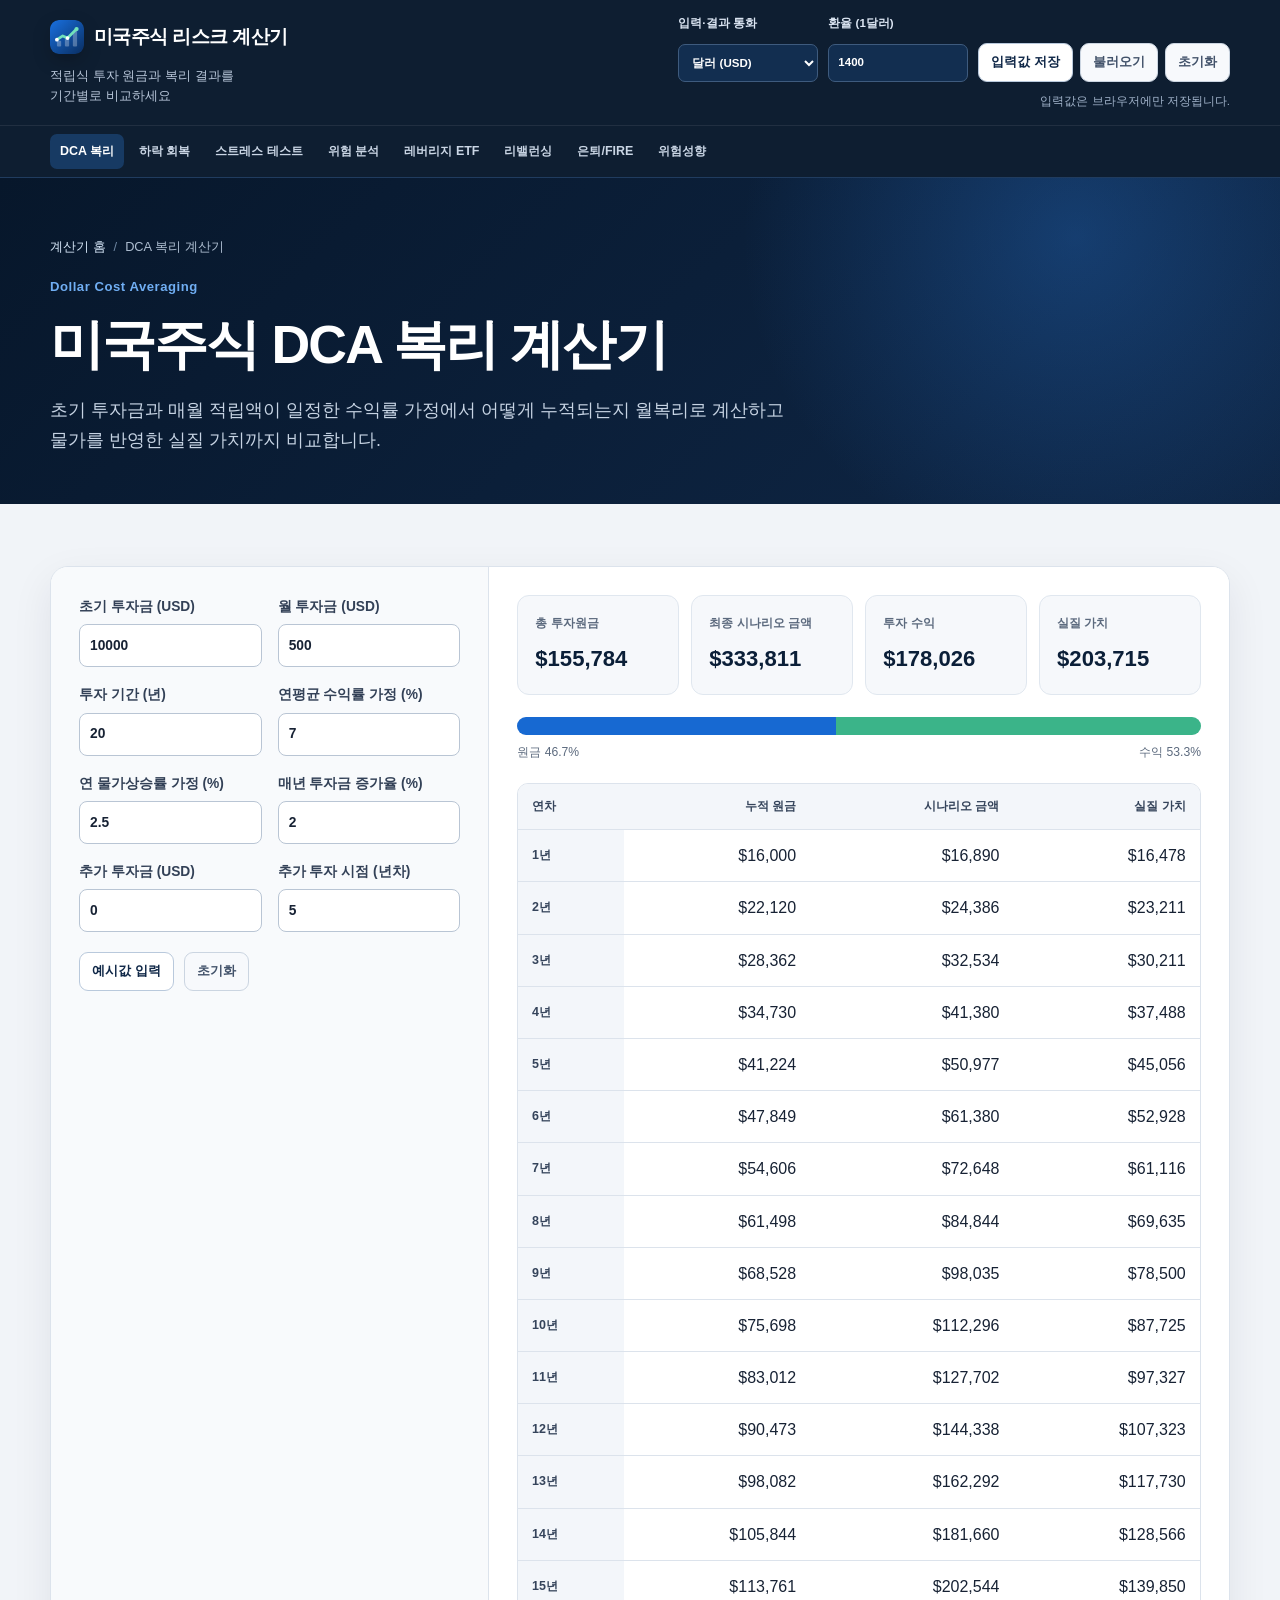
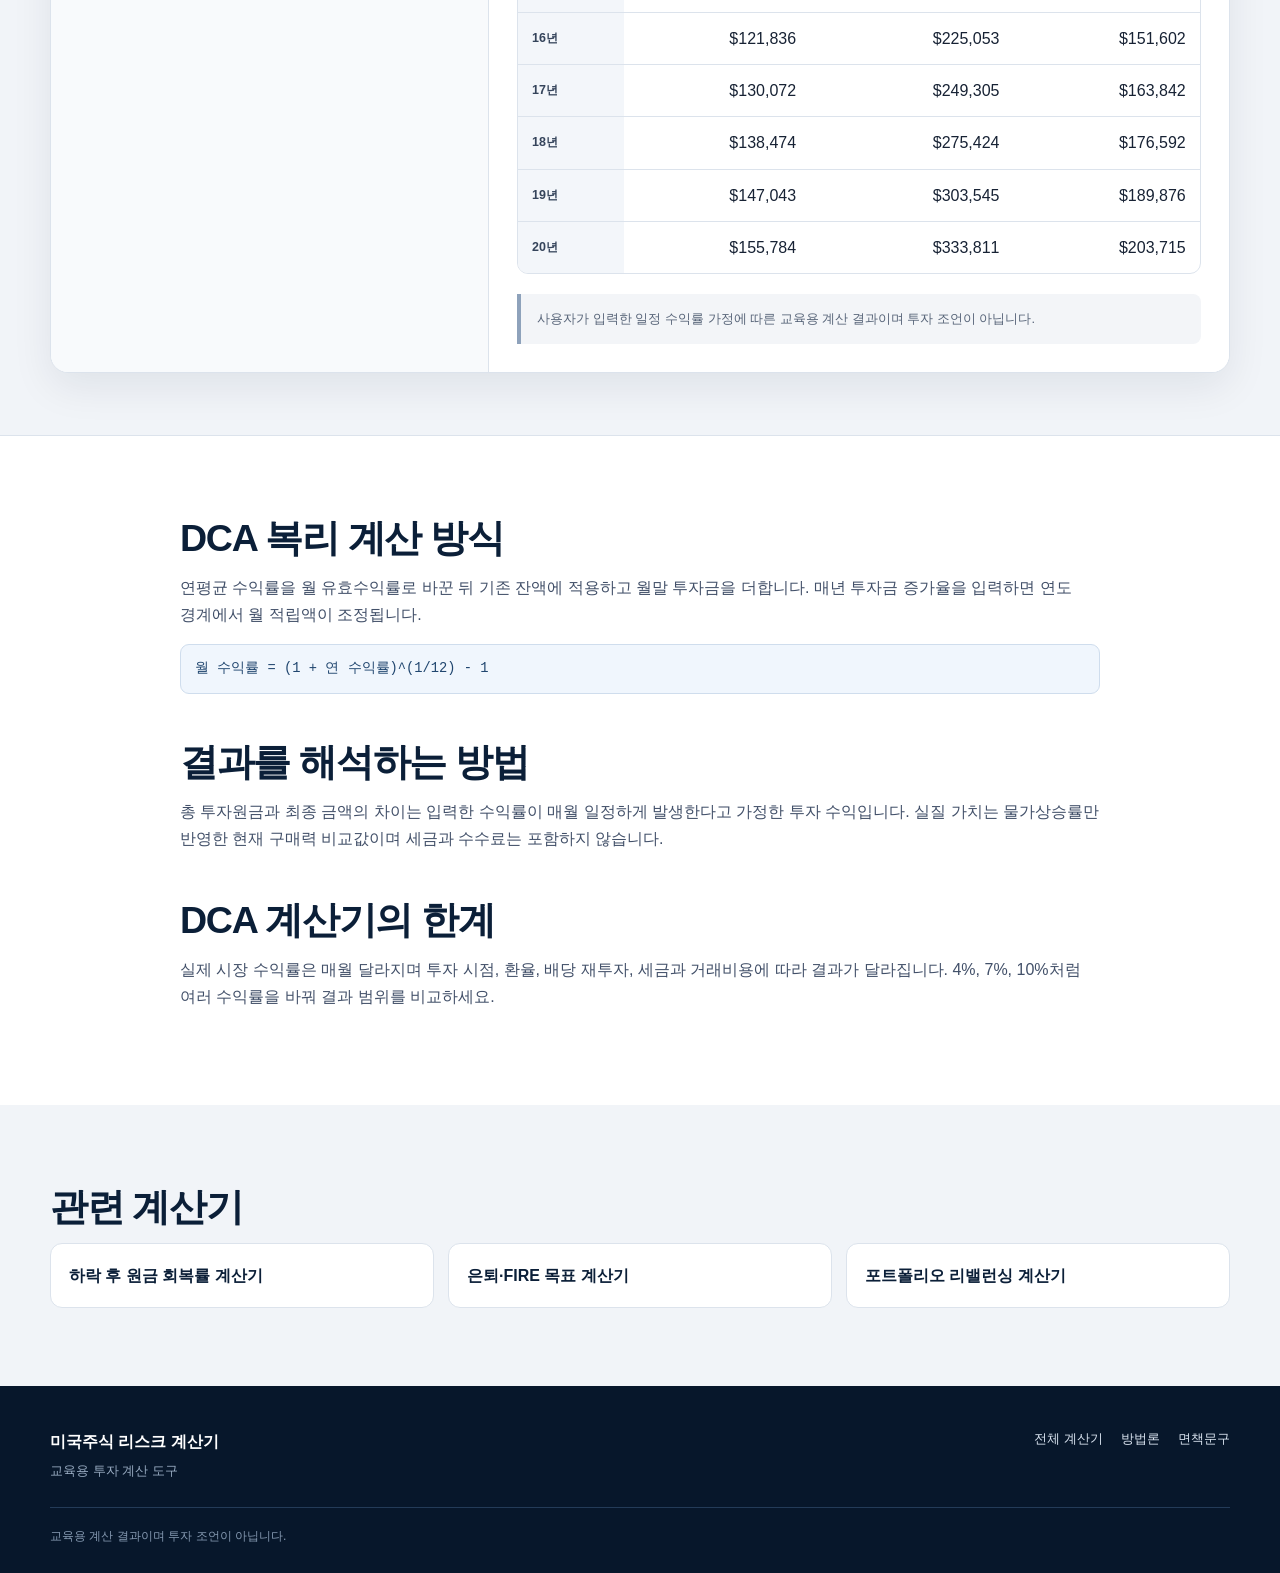
==== dca/index.html @ 2d212f6c "Add files via upload" ====
<!doctype html>
<html lang="ko">
<head>
  <meta charset="utf-8"><meta name="viewport" content="width=device-width, initial-scale=1">
  <meta name="google-site-verification" content="fgHVkXwGkWW0JmH_CeB3Q3SwngTqXPi7EyaSabvl7jA">
  <script async src="https://pagead2.googlesyndication.com/pagead/js/adsbygoogle.js?client=ca-pub-5077881306850046" crossorigin="anonymous"></script>
  <title>DCA 복리 계산기 | 미국주식 적립식 투자 수익 계산</title>
  <meta name="description" content="미국주식 DCA 복리 계산기입니다. 초기 투자금, 월 투자금, 투자 기간, 수익률과 물가상승률을 입력해 누적 원금, 최종 금액과 실질 가치를 계산하세요.">
  <meta name="robots" content="index, follow, max-image-preview:large, max-snippet:-1"><meta name="theme-color" content="#0f2747">
  <link rel="icon" href="/favicon.svg" type="image/svg+xml"><link rel="canonical" href="https://us-stock-risk-calculator.pages.dev/dca/">
  <meta property="og:type" content="website"><meta property="og:locale" content="ko_KR"><meta property="og:site_name" content="미국주식 리스크 계산기"><meta property="og:title" content="DCA 복리 계산기"><meta property="og:description" content="월 적립식 미국주식 투자의 원금, 복리 결과와 실질 가치를 계산합니다."><meta property="og:url" content="https://us-stock-risk-calculator.pages.dev/dca/"><meta name="twitter:card" content="summary">
  <script type="application/ld+json">{"@context":"https://schema.org","@graph":[{"@type":"WebApplication","name":"DCA 복리 계산기","url":"https://us-stock-risk-calculator.pages.dev/dca/","applicationCategory":"EducationalApplication","operatingSystem":"모든 운영체제","isAccessibleForFree":true,"inLanguage":"ko-KR","description":"미국주식 월 적립식 투자와 복리 결과를 계산하는 교육용 도구"},{"@type":"BreadcrumbList","itemListElement":[{"@type":"ListItem","position":1,"name":"홈","item":"https://us-stock-risk-calculator.pages.dev/"},{"@type":"ListItem","position":2,"name":"DCA 복리 계산기","item":"https://us-stock-risk-calculator.pages.dev/dca/"}]}]}</script>
  <link rel="stylesheet" href="/styles.css"><script src="/app.js" defer></script>
</head>
<body>
  <a class="skip-link" href="#main-content">본문으로 건너뛰기</a>
  <header class="site-header"><div class="container header-main"><div><a class="brand" href="/"><img class="brand-mark" src="/favicon.svg" alt="" width="34" height="34"><span>미국주식 리스크 계산기</span></a><p class="brand-subtitle"><span>적립식 투자 원금과 복리 결과를</span><span>기간별로 비교하세요</span></p></div><div class="global-controls" aria-label="공통 표시 및 저장 설정"><label>입력·결과 통화<select id="display-currency" data-save><option value="USD">달러 (USD)</option><option value="KRW">원화 (KRW)</option></select></label><label>환율 (1달러)<input id="exchange-rate" type="number" min="1" value="1400" data-save></label><div class="storage-actions"><button class="button button-small" id="save-all" type="button">입력값 저장</button><button class="button button-small button-ghost" id="load-all" type="button">불러오기</button><button class="button button-small button-ghost" id="reset-all" type="button">초기화</button></div><p id="storage-status" class="storage-status" aria-live="polite">입력값은 브라우저에만 저장됩니다.</p></div></div><nav class="tool-nav" aria-label="주요 계산기 메뉴"><div class="container tool-nav-scroll"><a href="/dca/" aria-current="page">DCA 복리</a><a href="/drawdown/">하락 회복</a><a href="/stress-test/">스트레스 테스트</a><a href="/risk-analyzer/">위험 분석</a><a href="/leverage-etf/">레버리지 ETF</a><a href="/rebalancing/">리밸런싱</a><a href="/fire/">은퇴/FIRE</a><a href="/risk-profile/">위험성향</a></div></nav></header>
  <main id="main-content">
    <section class="page-hero"><div class="container"><nav class="breadcrumbs" aria-label="현재 위치"><a href="/">계산기 홈</a><span aria-hidden="true">/</span><span>DCA 복리 계산기</span></nav><p class="kicker">Dollar Cost Averaging</p><h1>미국주식 DCA 복리 계산기</h1><p class="hero-lead">초기 투자금과 매월 적립액이 일정한 수익률 가정에서 어떻게 누적되는지 월복리로 계산하고 물가를 반영한 실질 가치까지 비교합니다.</p></div></section>
    <section class="page-tool-area"><div class="container"><div class="calculator-card"><form class="input-panel" id="dca-form"><div class="form-grid"><label>초기 투자금 (<span class="currency-code">USD</span>)<input id="dca-initial" type="number" min="0" value="10000" data-money-input data-save></label><label>월 투자금 (<span class="currency-code">USD</span>)<input id="dca-monthly" type="number" min="0" value="500" data-money-input data-save></label><label>투자 기간 (년)<input id="dca-years" type="number" min="1" max="60" value="20" data-save></label><label>연평균 수익률 가정 (%)<input id="dca-return" type="number" min="-99" max="100" step="0.1" value="7" data-save></label><label>연 물가상승률 가정 (%)<input id="dca-inflation" type="number" min="0" max="30" step="0.1" value="2.5" data-save></label><label>매년 투자금 증가율 (%)<input id="dca-increase" type="number" min="0" max="100" step="0.1" value="2" data-save></label><label>추가 투자금 (<span class="currency-code">USD</span>)<input id="dca-extra" type="number" min="0" value="0" data-money-input data-save></label><label>추가 투자 시점 (년차)<input id="dca-extra-year" type="number" min="1" max="60" value="5" data-save></label></div><div class="form-actions"><button class="button button-small" type="button" data-example="dca">예시값 입력</button><button class="button button-small button-ghost" type="reset">초기화</button></div></form><div class="result-panel" aria-live="polite"><div class="metric-grid four"><div class="metric"><span>총 투자원금</span><strong id="dca-principal">-</strong></div><div class="metric"><span>최종 시나리오 금액</span><strong id="dca-final">-</strong></div><div class="metric"><span>투자 수익</span><strong id="dca-profit">-</strong></div><div class="metric"><span>실질 가치</span><strong id="dca-real">-</strong></div></div><div id="dca-bars" class="ratio-bars"></div><div class="table-wrap"><table><thead><tr><th>연차</th><th>누적 원금</th><th>시나리오 금액</th><th>실질 가치</th></tr></thead><tbody id="dca-table"></tbody></table></div><p class="result-note">사용자가 입력한 일정 수익률 가정에 따른 교육용 계산 결과이며 투자 조언이 아닙니다.</p></div></div></div></section>
    <section class="content-section alt"><div class="container article-content"><h2>DCA 복리 계산 방식</h2><p>연평균 수익률을 월 유효수익률로 바꾼 뒤 기존 잔액에 적용하고 월말 투자금을 더합니다. 매년 투자금 증가율을 입력하면 연도 경계에서 월 적립액이 조정됩니다.</p><code>월 수익률 = (1 + 연 수익률)^(1/12) - 1</code><h2>결과를 해석하는 방법</h2><p>총 투자원금과 최종 금액의 차이는 입력한 수익률이 매월 일정하게 발생한다고 가정한 투자 수익입니다. 실질 가치는 물가상승률만 반영한 현재 구매력 비교값이며 세금과 수수료는 포함하지 않습니다.</p><h2>DCA 계산기의 한계</h2><p>실제 시장 수익률은 매월 달라지며 투자 시점, 환율, 배당 재투자, 세금과 거래비용에 따라 결과가 달라집니다. 4%, 7%, 10%처럼 여러 수익률을 바꿔 결과 범위를 비교하세요.</p></div></section>
    <section class="content-section"><div class="container"><h2>관련 계산기</h2><div class="related-tools"><a class="related-link" href="/drawdown/">하락 후 원금 회복률 계산기</a><a class="related-link" href="/fire/">은퇴·FIRE 목표 계산기</a><a class="related-link" href="/rebalancing/">포트폴리오 리밸런싱 계산기</a></div></div></section>
  </main>
  <footer class="site-footer"><div class="container footer-grid"><div><strong>미국주식 리스크 계산기</strong><p>교육용 투자 계산 도구</p></div><nav aria-label="하단 메뉴"><a href="/">전체 계산기</a><a href="/methodology/">방법론</a><a href="/disclaimer/">면책문구</a></nav></div><div class="container footer-notice">교육용 계산 결과이며 투자 조언이 아닙니다.</div></footer>
</body></html>
---- styles.css ----
:root {
  --navy-950: #07172b;
  --navy-900: #0b1f38;
  --navy-800: #0f2747;
  --navy-700: #173a63;
  --blue-600: #1769d2;
  --blue-500: #2a7de1;
  --blue-100: #eaf3ff;
  --green-600: #117a55;
  --green-100: #e8f7f1;
  --red-600: #b33a42;
  --red-100: #fff0f1;
  --amber-700: #835a09;
  --amber-100: #fff7df;
  --ink: #172234;
  --muted: #5c6a7e;
  --line: #dce3ec;
  --surface: #ffffff;
  --surface-soft: #f6f8fb;
  --background: #f1f4f8;
  --shadow: 0 14px 40px rgba(12, 31, 56, 0.08);
  --radius: 18px;
  --container: 1180px;
}

* {
  box-sizing: border-box;
}

html {
  scroll-behavior: smooth;
  scroll-padding-top: 132px;
  max-width: 100%;
  overflow-x: hidden;
}

body {
  margin: 0;
  max-width: 100%;
  overflow-x: hidden;
  color: var(--ink);
  background: var(--background);
  font-family: -apple-system, BlinkMacSystemFont, "Segoe UI", "Noto Sans KR", Arial, sans-serif;
  font-size: 16px;
  line-height: 1.7;
  -webkit-font-smoothing: antialiased;
}

button,
input,
select {
  font: inherit;
}

button,
a,
input,
select {
  outline-color: var(--blue-600);
  outline-offset: 3px;
}

a {
  color: var(--blue-600);
  text-decoration: none;
}

a:hover {
  text-decoration: underline;
}

h1,
h2,
h3,
p {
  margin-top: 0;
}

h1,
h2,
h3 {
  color: var(--navy-900);
  line-height: 1.28;
  letter-spacing: -0.035em;
  word-break: keep-all;
  text-wrap: balance;
}

h1 {
  margin-bottom: 20px;
  font-size: clamp(2.15rem, 4.35vw, 3.4rem);
}

h2 {
  margin-bottom: 12px;
  font-size: clamp(1.65rem, 3.3vw, 2.35rem);
}

h3 {
  margin-bottom: 10px;
  font-size: 1.12rem;
}

code {
  display: block;
  overflow-x: auto;
  padding: 12px 14px;
  border: 1px solid #cfdded;
  border-radius: 9px;
  color: #20466f;
  background: #f0f6fd;
  font-family: ui-monospace, SFMono-Regular, Menlo, Consolas, monospace;
  font-size: 0.86rem;
  white-space: nowrap;
}

.container {
  width: min(calc(100% - 40px), var(--container));
  min-width: 0;
  margin-inline: auto;
}

.narrow-content {
  max-width: 900px;
}

.skip-link {
  position: fixed;
  top: -100px;
  left: 16px;
  z-index: 100;
  padding: 10px 14px;
  border-radius: 8px;
  color: #fff;
  background: var(--blue-600);
}

.skip-link:focus {
  top: 12px;
}

.sr-only {
  position: absolute;
  width: 1px;
  height: 1px;
  margin: -1px;
  overflow: hidden;
  clip: rect(0, 0, 0, 0);
  white-space: nowrap;
}

.site-header {
  position: sticky;
  top: 0;
  z-index: 40;
  border-bottom: 1px solid #203c5f;
  color: #fff;
  background: rgba(7, 23, 43, 0.97);
  backdrop-filter: blur(14px);
}

.header-main {
  display: flex;
  min-height: 88px;
  align-items: center;
  justify-content: space-between;
  gap: 34px;
  padding-block: 14px;
}

.brand {
  display: inline-flex;
  align-items: center;
  gap: 10px;
  color: #fff;
  font-size: 1.18rem;
  font-weight: 850;
  letter-spacing: -0.03em;
}

.brand-mark {
  display: block;
  width: 34px;
  height: 34px;
  flex: 0 0 auto;
  border-radius: 9px;
  box-shadow: 0 7px 18px rgba(0, 0, 0, 0.24);
}

.brand:hover {
  text-decoration: none;
}

.brand-subtitle {
  max-width: 380px;
  margin: 4px 0 0;
  color: #b7c5d8;
  font-size: 0.82rem;
  line-height: 1.5;
  word-break: keep-all;
  text-wrap: pretty;
}

.brand-subtitle span,
.hero-title-line {
  display: block;
}

.global-controls {
  display: flex;
  min-width: 0;
  align-items: flex-end;
  justify-content: flex-end;
  gap: 10px;
  flex-wrap: wrap;
}

.global-controls label,
.toolbar label {
  display: grid;
  gap: 4px;
  color: #dce6f3;
  font-size: 0.72rem;
  font-weight: 700;
}

.global-controls input,
.global-controls select {
  width: 140px;
  min-height: 38px;
  padding: 6px 9px;
  border: 1px solid #3e5b7e;
  border-radius: 7px;
  color: #fff;
  background: #122e50;
}

.storage-actions {
  display: flex;
  gap: 7px;
}

.storage-status {
  flex-basis: 100%;
  margin: 0;
  color: #9fb1c8;
  font-size: 0.72rem;
  text-align: right;
}

.tool-nav {
  border-top: 1px solid rgba(255, 255, 255, 0.08);
}

.tool-nav-scroll {
  display: flex;
  gap: 5px;
  max-width: 100%;
  overflow-x: auto;
  padding-block: 8px;
  scrollbar-width: thin;
  contain: layout paint;
}

.tool-nav a {
  flex: 0 0 auto;
  padding: 7px 10px;
  border-radius: 7px;
  color: #cad6e5;
  font-size: 0.78rem;
  font-weight: 700;
  white-space: nowrap;
}

.tool-nav a:hover,
.tool-nav a:focus-visible,
.tool-nav a[aria-current="page"] {
  color: #fff;
  background: #173a63;
  text-decoration: none;
}

.hero {
  padding: 92px 0 74px;
  color: #fff;
  background:
    radial-gradient(circle at 84% 20%, rgba(42, 125, 225, 0.32), transparent 28%),
    linear-gradient(135deg, var(--navy-950), var(--navy-800));
}

.page-hero {
  padding: 58px 0 48px;
  color: #fff;
  background:
    radial-gradient(circle at 84% 18%, rgba(42, 125, 225, 0.3), transparent 30%),
    linear-gradient(135deg, var(--navy-950), var(--navy-800));
}

.page-hero h1 {
  max-width: 900px;
  margin-bottom: 16px;
  color: #fff;
  font-size: clamp(2rem, 4.6vw, 3.35rem);
}

.page-hero .hero-lead {
  margin-bottom: 0;
}

.breadcrumbs {
  display: flex;
  align-items: center;
  gap: 8px;
  margin-bottom: 18px;
  color: #aebed1;
  font-size: 0.8rem;
}

.breadcrumbs a {
  color: #d7e7f8;
}

.breadcrumbs span[aria-hidden="true"] {
  color: #6f87a3;
}

.tool-hub-grid {
  display: grid;
  grid-template-columns: repeat(3, minmax(0, 1fr));
  gap: 18px;
}

.tool-card {
  display: flex;
  min-width: 0;
  min-height: 245px;
  flex-direction: column;
  padding: 24px;
  border: 1px solid var(--line);
  border-radius: 16px;
  color: var(--ink);
  background: #fff;
  box-shadow: 0 9px 28px rgba(12, 31, 56, 0.06);
  transition: transform 0.18s ease, border-color 0.18s ease, box-shadow 0.18s ease;
}

.tool-card:hover,
.tool-card:focus-visible {
  border-color: #9bbce2;
  box-shadow: var(--shadow);
  text-decoration: none;
  transform: translateY(-3px);
}

.tool-card .section-number {
  margin-bottom: 20px;
}

.tool-card h2,
.tool-card h3 {
  margin-bottom: 10px;
}

.tool-card p {
  margin-bottom: 18px;
  color: var(--muted);
  font-size: 0.92rem;
  word-break: keep-all;
  text-wrap: pretty;
}

.tool-card strong:last-child {
  margin-top: auto;
  color: var(--blue-600);
  font-size: 0.86rem;
}

.article-content {
  max-width: 920px;
}

.article-content h2 {
  margin-top: 44px;
}

.article-content h2:first-child {
  margin-top: 0;
}

.article-content p,
.article-content li {
  color: #425069;
  word-break: keep-all;
  text-wrap: pretty;
}

.article-content ul,
.article-content ol {
  padding-left: 22px;
}

.article-content li + li {
  margin-top: 8px;
}

.page-tool-area {
  padding: 62px 0;
}

.page-tool-area + .content-section {
  border-top: 1px solid var(--line);
}

.related-tools {
  display: grid;
  grid-template-columns: repeat(3, minmax(0, 1fr));
  gap: 14px;
}

.related-link {
  display: block;
  padding: 18px;
  border: 1px solid var(--line);
  border-radius: 12px;
  color: var(--navy-900);
  background: #fff;
  font-weight: 780;
  word-break: keep-all;
}

.related-link:hover {
  border-color: #9bbce2;
  background: #f7fbff;
  text-decoration: none;
}

.seo-summary {
  max-width: 820px;
  color: var(--muted);
  word-break: keep-all;
  text-wrap: pretty;
}

.hero-grid {
  display: grid;
  grid-template-columns: minmax(0, 1.35fr) minmax(290px, 0.65fr);
  align-items: center;
  gap: 70px;
}

.hero h1 {
  color: #fff;
}

.hero-title-line {
  white-space: nowrap;
}

.kicker {
  margin-bottom: 12px;
  color: #70aef3;
  font-size: 0.82rem;
  font-weight: 800;
  letter-spacing: 0.04em;
}

.hero-lead {
  max-width: 760px;
  margin-bottom: 28px;
  color: #c6d3e3;
  font-size: 1.12rem;
  word-break: keep-all;
  text-wrap: pretty;
}

.hero-actions,
.form-actions,
.toolbar {
  display: flex;
  align-items: center;
  gap: 10px;
}

.wrap {
  flex-wrap: wrap;
}

.button {
  display: inline-flex;
  min-height: 46px;
  align-items: center;
  justify-content: center;
  padding: 10px 18px;
  border: 1px solid transparent;
  border-radius: 9px;
  cursor: pointer;
  font-weight: 780;
  transition: transform 0.18s ease, background-color 0.18s ease, border-color 0.18s ease;
}

.button:hover {
  transform: translateY(-1px);
  text-decoration: none;
}

.button-primary {
  color: #fff;
  background: var(--blue-600);
}

.button-primary:hover {
  background: #0e58b2;
}

.button-secondary {
  border-color: #728aa8;
  color: #fff;
  background: rgba(255, 255, 255, 0.08);
}

.button-small {
  min-height: 38px;
  padding: 7px 12px;
  border-color: #b9c9dc;
  color: var(--navy-800);
  background: #fff;
  font-size: 0.82rem;
}

.button-ghost {
  border-color: #cbd5e1;
  color: #42526a;
  background: #f7f9fc;
}

.button-danger {
  border-color: #efc4c7;
  color: var(--red-600);
  background: var(--red-100);
}

.hero-notice {
  max-width: 720px;
  margin: 22px 0 0;
  color: #aebed1;
  font-size: 0.82rem;
  word-break: keep-all;
  text-wrap: pretty;
}

.hero-dashboard {
  display: grid;
  grid-template-columns: repeat(2, 1fr);
  gap: 12px;
  padding: 22px;
  border: 1px solid rgba(255, 255, 255, 0.16);
  border-radius: 22px;
  background: rgba(255, 255, 255, 0.08);
  box-shadow: 0 22px 50px rgba(0, 0, 0, 0.2);
}

.hero-stat {
  padding: 14px;
  border-radius: 12px;
  background: rgba(4, 20, 39, 0.48);
}

.hero-stat span,
.hero-stat strong {
  display: block;
}

.hero-stat span {
  color: #78e1ba;
  font-size: 1.55rem;
  font-weight: 850;
}

.hero-stat strong {
  color: #d6e1ed;
  font-size: 0.78rem;
}

.mini-chart {
  display: flex;
  height: 120px;
  grid-column: 1 / -1;
  align-items: flex-end;
  gap: 9px;
  padding: 18px;
  border-radius: 12px;
  background: rgba(4, 20, 39, 0.48);
}

.mini-chart i {
  flex: 1;
  min-height: 12px;
  border-radius: 6px 6px 2px 2px;
  background: linear-gradient(180deg, #71e0ba, #2a7de1);
}

.tool-section,
.content-section {
  padding: 78px 0;
}

.tool-section.alt,
.content-section.alt {
  background: #fff;
}

.section-heading {
  display: grid;
  max-width: 980px;
  grid-template-columns: 52px 1fr;
  gap: 16px;
  margin-bottom: 28px;
}

.section-heading p:last-child {
  margin-bottom: 0;
  color: var(--muted);
  word-break: keep-all;
  text-wrap: pretty;
}

.section-number {
  display: grid;
  width: 44px;
  height: 44px;
  place-items: center;
  border-radius: 11px;
  color: var(--blue-600);
  background: var(--blue-100);
  font-size: 0.83rem;
  font-weight: 850;
}

.calculator-card {
  display: grid;
  min-width: 0;
  grid-template-columns: minmax(280px, 0.8fr) minmax(0, 1.35fr);
  gap: 0;
  overflow: hidden;
  border: 1px solid var(--line);
  border-radius: var(--radius);
  background: #fff;
  box-shadow: var(--shadow);
}

.wide-card {
  min-width: 0;
  padding: 28px;
  border: 1px solid var(--line);
  border-radius: var(--radius);
  background: #fff;
  box-shadow: var(--shadow);
}

.input-panel,
.result-panel {
  min-width: 0;
  padding: 28px;
}

.input-panel {
  border-right: 1px solid var(--line);
  background: #f8fafc;
}

.result-panel {
  background: #fff;
}

.form-grid {
  display: grid;
  grid-template-columns: repeat(2, minmax(0, 1fr));
  gap: 16px;
}

.form-grid.two {
  grid-template-columns: repeat(2, minmax(0, 1fr));
}

label {
  min-width: 0;
  color: #334157;
  font-size: 0.86rem;
  font-weight: 720;
  word-break: keep-all;
}

label input,
label select,
.input-table input,
.input-table select,
.toolbar input,
.toolbar select {
  display: block;
  width: 100%;
  min-width: 0;
  min-height: 43px;
  margin-top: 6px;
  padding: 8px 10px;
  border: 1px solid #b9c5d4;
  border-radius: 8px;
  color: var(--ink);
  background: #fff;
}

input:focus,
select:focus {
  border-color: var(--blue-600);
  box-shadow: 0 0 0 3px rgba(23, 105, 210, 0.13);
}

.form-actions {
  flex-wrap: wrap;
  margin-top: 20px;
}

.toolbar {
  margin-bottom: 18px;
}

.toolbar label {
  color: #334157;
}

.toolbar label input,
.toolbar label select {
  min-width: 170px;
}

.check-label {
  display: flex !important;
  min-height: 43px;
  align-items: center;
  gap: 7px !important;
  padding: 8px 11px;
  border: 1px solid #cbd5e1;
  border-radius: 8px;
  background: #fff;
}

.check-label input {
  width: auto;
  min-width: auto;
  min-height: auto;
  margin: 0;
}

.metric-grid {
  display: grid;
  grid-template-columns: repeat(2, minmax(0, 1fr));
  gap: 12px;
  margin-bottom: 22px;
}

.metric-grid.four {
  grid-template-columns: repeat(4, minmax(0, 1fr));
}

.metric-grid.two {
  grid-template-columns: repeat(2, minmax(0, 1fr));
}

.metric {
  min-width: 0;
  padding: 17px;
  border: 1px solid #e0e7ef;
  border-radius: 12px;
  background: var(--surface-soft);
}

.metric span,
.metric strong {
  display: block;
}

.metric span {
  margin-bottom: 6px;
  color: var(--muted);
  font-size: 0.77rem;
  font-weight: 720;
}

.metric strong {
  max-width: 100%;
  overflow-wrap: anywhere;
  color: var(--navy-900);
  font-size: clamp(1.02rem, 2vw, 1.38rem);
  font-variant-numeric: tabular-nums;
}

.table-wrap {
  width: 100%;
  min-width: 0;
  max-width: 100%;
  overflow-x: auto;
  border: 1px solid var(--line);
  border-radius: 11px;
  background: #fff;
  overscroll-behavior-inline: contain;
  -webkit-overflow-scrolling: touch;
  contain: layout paint;
}

.input-table-wrap {
  margin-bottom: 12px;
}

table {
  width: 100%;
  min-width: 650px;
  border-collapse: collapse;
  font-variant-numeric: tabular-nums;
}

th,
td {
  padding: 12px 14px;
  border-bottom: 1px solid var(--line);
  text-align: right;
  white-space: nowrap;
}

th {
  color: #35445b;
  background: #f3f6fa;
  font-size: 0.78rem;
  font-weight: 800;
}

th:first-child,
td:first-child {
  text-align: left;
}

tbody tr:last-child td,
tbody tr:last-child th {
  border-bottom: 0;
}

.input-table {
  min-width: 850px;
}

.input-table input,
.input-table select {
  min-height: 38px;
  margin: 0;
  padding: 6px 8px;
}

.input-table td:nth-child(1) input {
  min-width: 125px;
}

.input-table td:nth-child(3) select {
  min-width: 150px;
}

.row-delete {
  width: 34px;
  min-height: 34px;
  padding: 4px;
  border: 1px solid #e7c3c6;
  border-radius: 7px;
  cursor: pointer;
  color: var(--red-600);
  background: var(--red-100);
}

.ratio-bars {
  margin-bottom: 20px;
}

.ratio-track {
  display: flex;
  height: 18px;
  overflow: hidden;
  border-radius: 999px;
  background: #e8edf3;
}

.ratio-principal {
  background: var(--blue-600);
}

.ratio-profit {
  background: #3bb489;
}

.ratio-legend {
  display: flex;
  justify-content: space-between;
  gap: 12px;
  margin-top: 7px;
  color: var(--muted);
  font-size: 0.76rem;
}

.result-note {
  margin: 20px 0 0;
  padding: 14px 16px;
  border-left: 4px solid #8ea2bb;
  border-radius: 0 8px 8px 0;
  color: #586579;
  background: #f3f5f8;
  font-size: 0.8rem;
}

.interpretation {
  margin: 18px 0;
  padding: 15px 17px;
  border: 1px solid #cbdcf2;
  border-radius: 10px;
  color: #294a72;
  background: var(--blue-100);
}

.inline-warning {
  margin: 12px 0;
  color: var(--red-600);
  font-size: 0.82rem;
  font-weight: 720;
}

.field-hint,
.muted {
  color: var(--muted);
}

.field-hint,
.muted,
.result-note,
.interpretation,
.method-card p,
.info-card p,
.legal-card,
.warning-box p {
  word-break: keep-all;
  text-wrap: pretty;
}

.currency-code {
  color: inherit;
  font: inherit;
}

.field-hint {
  font-size: 0.8rem;
}

.split-results {
  display: grid;
  grid-template-columns: minmax(0, 1.45fr) minmax(240px, 0.55fr);
  gap: 24px;
  margin-top: 22px;
}

.split-results > *,
.content-grid > * {
  min-width: 0;
  max-width: 100%;
}

.bar-list {
  display: grid;
  gap: 11px;
}

.bar-item {
  display: grid;
  grid-template-columns: minmax(100px, 0.7fr) minmax(100px, 1.3fr) 54px;
  align-items: center;
  gap: 10px;
  font-size: 0.78rem;
}

.bar-track {
  height: 10px;
  overflow: hidden;
  border-radius: 999px;
  background: #e7edf4;
}

.bar-fill {
  height: 100%;
  border-radius: inherit;
  background: linear-gradient(90deg, var(--blue-600), #55b69a);
}

.bar-value {
  text-align: right;
  font-variant-numeric: tabular-nums;
}

.saved-list {
  display: grid;
  gap: 10px;
}

.saved-card {
  display: flex;
  align-items: center;
  justify-content: space-between;
  gap: 16px;
  padding: 13px 15px;
  border: 1px solid var(--line);
  border-radius: 10px;
  background: #f8fafc;
}

.saved-card p {
  margin: 2px 0 0;
  color: var(--muted);
  font-size: 0.78rem;
}

.saved-card-actions {
  display: flex;
  gap: 7px;
}

.score-layout {
  display: flex;
  align-items: center;
  gap: 24px;
  margin-bottom: 24px;
}

.score-ring {
  display: grid;
  flex: 0 0 auto;
  width: 128px;
  height: 128px;
  place-content: center;
  border: 11px solid #dce7f4;
  border-top-color: var(--blue-600);
  border-radius: 50%;
  text-align: center;
  background: #fff;
}

.score-ring strong {
  color: var(--navy-900);
  font-size: 2rem;
  line-height: 1;
}

.score-ring span {
  color: var(--muted);
  font-size: 0.75rem;
}

.profile-form {
  display: grid;
  gap: 13px;
}

.content-grid {
  display: grid;
  gap: 18px;
}

.content-grid.two {
  grid-template-columns: repeat(2, minmax(0, 1fr));
}

.content-grid.three {
  grid-template-columns: repeat(3, minmax(0, 1fr));
}

.method-card,
.info-card,
.legal-card,
.warning-box {
  min-width: 0;
  padding: 23px;
  border: 1px solid var(--line);
  border-radius: 14px;
  background: #fff;
}

.method-card p,
.info-card p,
.legal-card,
.warning-box p {
  color: #425069;
}

.warning-box {
  margin-top: 22px;
  border-color: #eadba9;
  background: var(--amber-100);
}

.legal-card li + li {
  margin-top: 10px;
}

.spacer-top {
  margin-top: 22px;
}

.site-footer {
  padding: 42px 0 26px;
  color: #d2dceb;
  background: var(--navy-950);
}

.footer-grid {
  display: flex;
  align-items: flex-start;
  justify-content: space-between;
  gap: 28px;
}

.footer-grid strong {
  color: #fff;
}

.footer-grid p {
  margin: 5px 0 0;
  color: #98abc1;
  font-size: 0.82rem;
}

.footer-grid nav {
  display: flex;
  flex-wrap: wrap;
  justify-content: flex-end;
  gap: 10px 18px;
}

.footer-grid a {
  color: #dbe5f1;
  font-size: 0.84rem;
}

.footer-notice {
  margin-top: 25px;
  padding-top: 18px;
  border-top: 1px solid #233b58;
  color: #8599b1;
  font-size: 0.76rem;
}

@media (max-width: 1000px) {
  .header-main {
    align-items: flex-start;
    flex-direction: column;
  }

  .global-controls {
    justify-content: flex-start;
  }

  .storage-status {
    text-align: left;
  }

  .hero-grid,
  .calculator-card {
    grid-template-columns: 1fr;
  }

  .hero-dashboard {
    max-width: 570px;
  }

  .input-panel {
    border-right: 0;
    border-bottom: 1px solid var(--line);
  }

  .metric-grid.four {
    grid-template-columns: repeat(2, minmax(0, 1fr));
  }

  .split-results {
    grid-template-columns: 1fr;
  }

  .tool-hub-grid {
    grid-template-columns: repeat(2, minmax(0, 1fr));
  }
}

@media (max-width: 700px) {
  html {
    scroll-padding-top: 170px;
  }

  .container {
    width: min(calc(100% - 28px), var(--container));
  }

  .header-main {
    min-height: auto;
    gap: 14px;
  }

  .brand-subtitle {
    max-width: 100%;
    font-size: 0.78rem;
  }

  .global-controls {
    display: grid;
    width: 100%;
    grid-template-columns: repeat(2, minmax(0, 1fr));
  }

  .global-controls input,
  .global-controls select {
    width: 100%;
  }

  .storage-actions,
  .storage-status {
    grid-column: 1 / -1;
  }

  .storage-actions {
    overflow-x: auto;
  }

  .hero {
    padding: 60px 0 48px;
  }

  .page-hero {
    padding: 38px 0 36px;
  }

  .page-hero h1 {
    font-size: clamp(1.8rem, 8.5vw, 2.35rem);
    line-height: 1.2;
  }

  .hero h1 {
    font-size: clamp(1.62rem, 8.3vw, 2.35rem);
    line-height: 1.19;
    letter-spacing: -0.05em;
  }

  .hero-title-line {
    white-space: normal;
  }

  .hero-lead {
    font-size: 1rem;
    line-height: 1.75;
  }

  .hero-grid {
    gap: 34px;
  }

  .hero-actions {
    align-items: stretch;
    flex-direction: column;
  }

  .hero-dashboard {
    padding: 15px;
  }

  .tool-section,
  .content-section {
    padding: 54px 0;
  }

  .section-heading {
    grid-template-columns: 1fr;
  }

  .section-heading p:last-child {
    font-size: 0.94rem;
    line-height: 1.78;
  }

  .calculator-card,
  .wide-card {
    max-width: 100%;
    overflow: hidden;
  }

  .input-panel,
  .result-panel,
  .wide-card {
    padding: 19px;
  }

  .form-grid,
  .form-grid.two,
  .metric-grid,
  .metric-grid.two,
  .metric-grid.four,
  .content-grid.two,
  .content-grid.three {
    grid-template-columns: 1fr;
  }

  .tool-hub-grid,
  .related-tools {
    grid-template-columns: 1fr;
  }

  .tool-card {
    min-height: 0;
    padding: 20px;
  }

  label {
    font-size: 0.9rem;
    line-height: 1.5;
  }

  .toolbar {
    align-items: stretch;
    flex-direction: column;
  }

  .toolbar > *,
  .toolbar label input,
  .toolbar label select {
    width: 100%;
  }

  .score-layout {
    align-items: flex-start;
    flex-direction: column;
  }

  .score-ring {
    width: 108px;
    height: 108px;
  }

  .bar-item {
    grid-template-columns: 95px minmax(80px, 1fr) 48px;
    gap: 7px;
  }

  .saved-card,
  .footer-grid {
    align-items: flex-start;
    flex-direction: column;
  }

  .footer-grid nav {
    justify-content: flex-start;
  }

  th,
  td {
    padding: 10px 11px;
  }
}

@media (prefers-reduced-motion: reduce) {
  html {
    scroll-behavior: auto;
  }

  *,
  *::before,
  *::after {
    transition-duration: 0.01ms !important;
  }
}
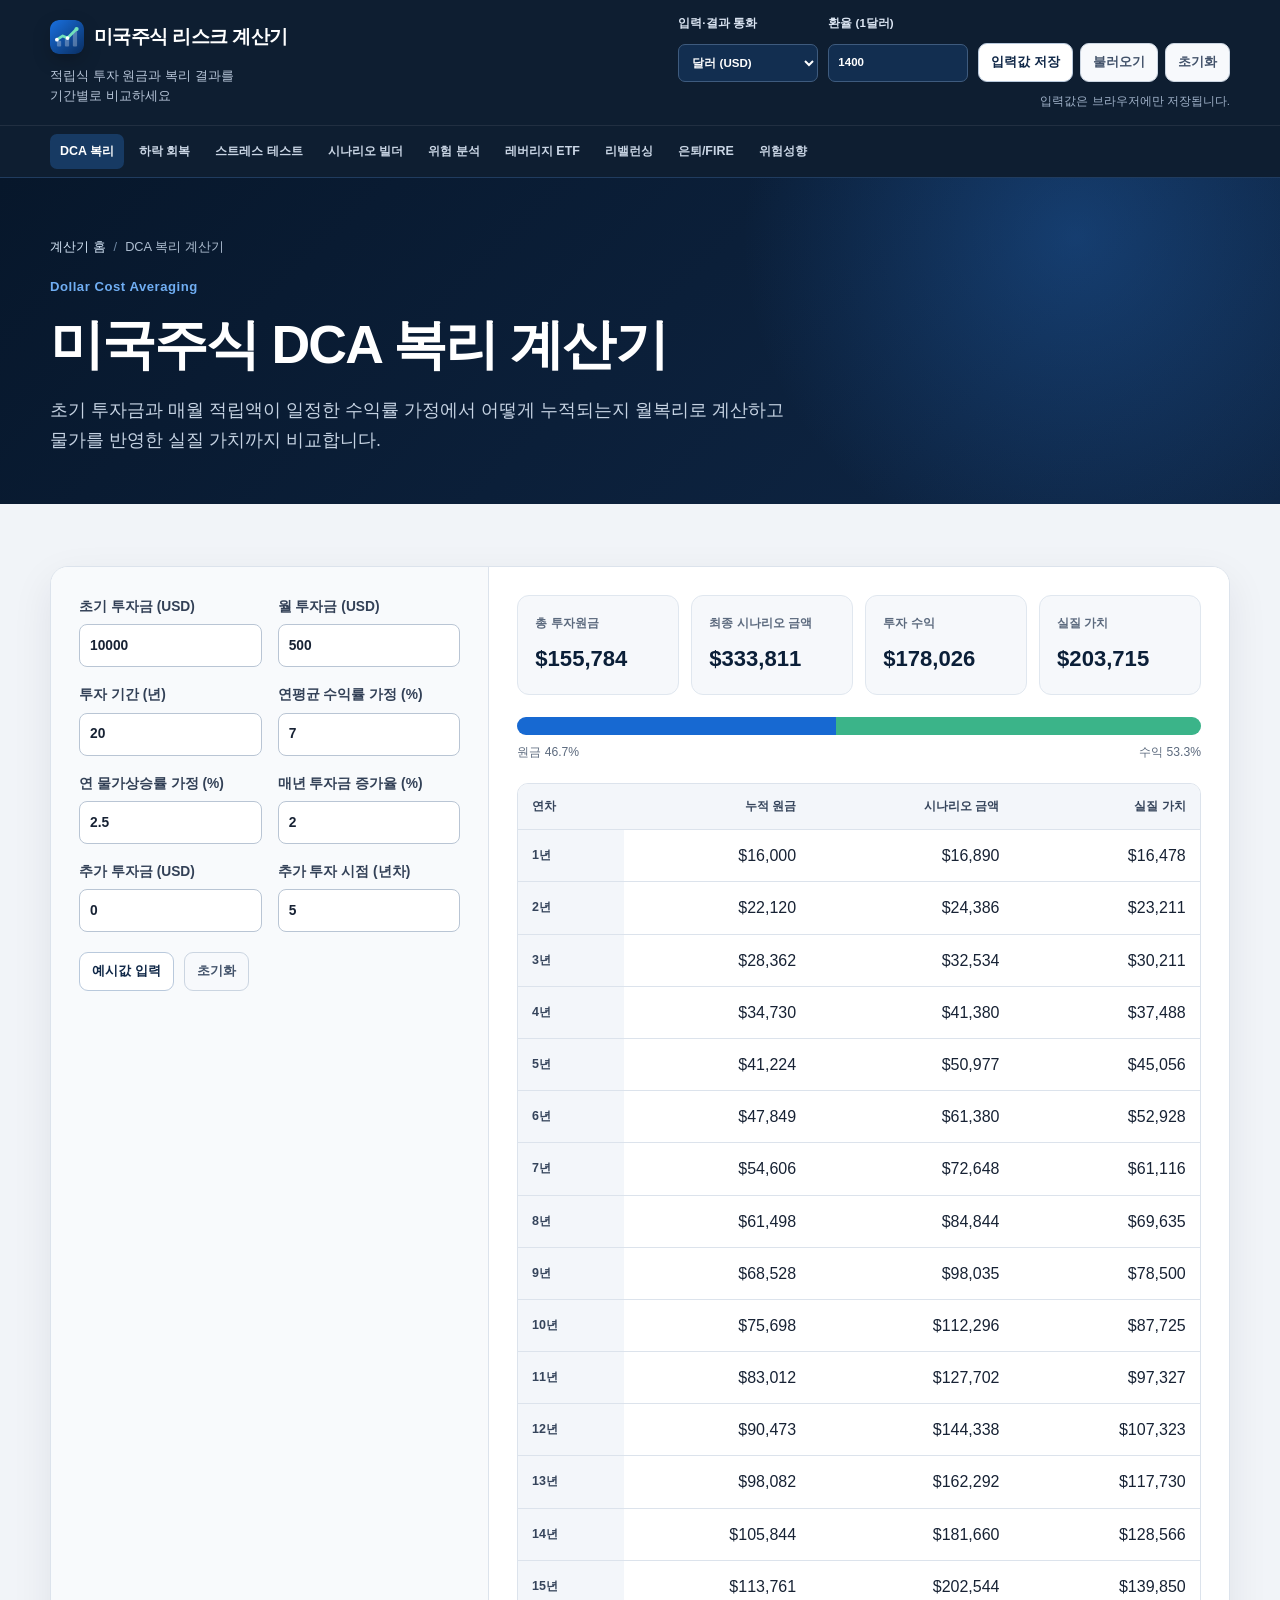
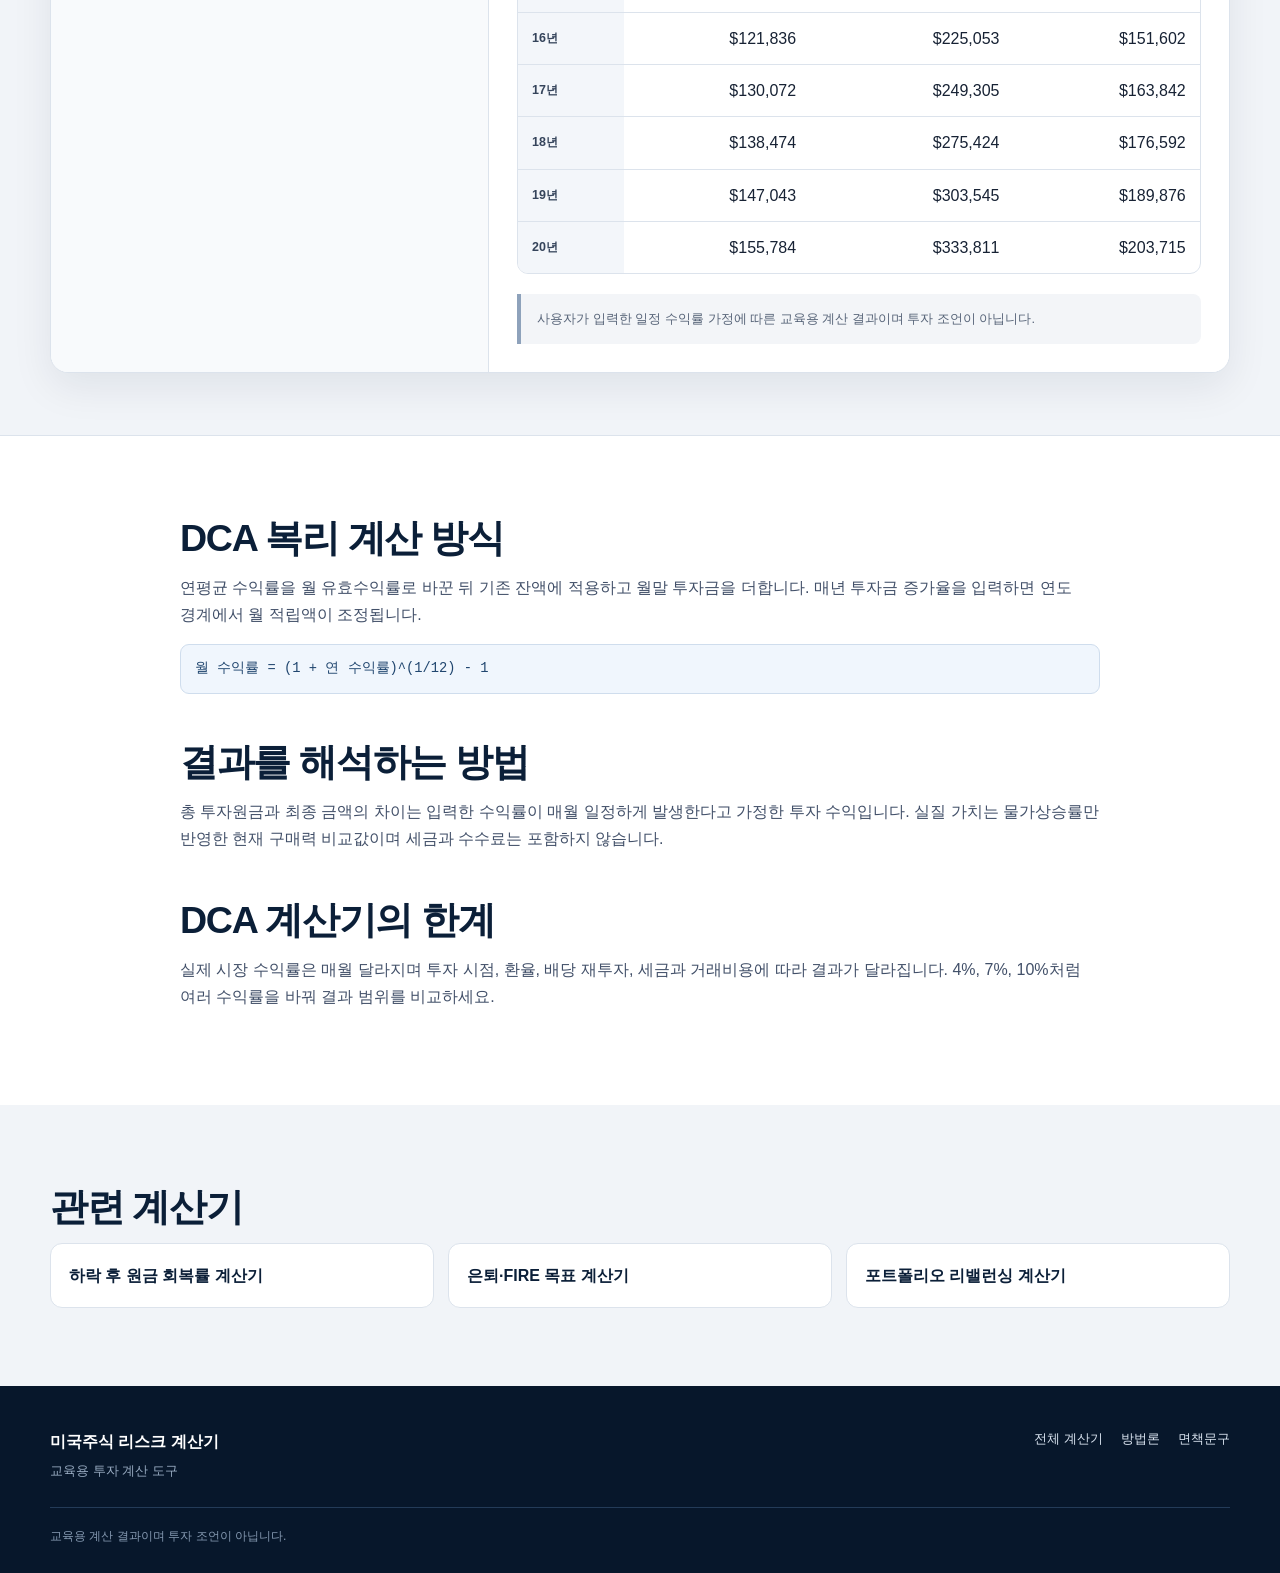
==== commit ee29f340: "Add files via upload" ====
--- a/dca/index.html
+++ b/dca/index.html
@@ -14,7 +14,7 @@
 </head>
 <body>
   <a class="skip-link" href="#main-content">본문으로 건너뛰기</a>
-  <header class="site-header"><div class="container header-main"><div><a class="brand" href="/"><img class="brand-mark" src="/favicon.svg" alt="" width="34" height="34"><span>미국주식 리스크 계산기</span></a><p class="brand-subtitle"><span>적립식 투자 원금과 복리 결과를</span><span>기간별로 비교하세요</span></p></div><div class="global-controls" aria-label="공통 표시 및 저장 설정"><label>입력·결과 통화<select id="display-currency" data-save><option value="USD">달러 (USD)</option><option value="KRW">원화 (KRW)</option></select></label><label>환율 (1달러)<input id="exchange-rate" type="number" min="1" value="1400" data-save></label><div class="storage-actions"><button class="button button-small" id="save-all" type="button">입력값 저장</button><button class="button button-small button-ghost" id="load-all" type="button">불러오기</button><button class="button button-small button-ghost" id="reset-all" type="button">초기화</button></div><p id="storage-status" class="storage-status" aria-live="polite">입력값은 브라우저에만 저장됩니다.</p></div></div><nav class="tool-nav" aria-label="주요 계산기 메뉴"><div class="container tool-nav-scroll"><a href="/dca/" aria-current="page">DCA 복리</a><a href="/drawdown/">하락 회복</a><a href="/stress-test/">스트레스 테스트</a><a href="/risk-analyzer/">위험 분석</a><a href="/leverage-etf/">레버리지 ETF</a><a href="/rebalancing/">리밸런싱</a><a href="/fire/">은퇴/FIRE</a><a href="/risk-profile/">위험성향</a></div></nav></header>
+  <header class="site-header"><div class="container header-main"><div><a class="brand" href="/"><img class="brand-mark" src="/favicon.svg" alt="" width="34" height="34"><span>미국주식 리스크 계산기</span></a><p class="brand-subtitle"><span>적립식 투자 원금과 복리 결과를</span><span>기간별로 비교하세요</span></p></div><div class="global-controls" aria-label="공통 표시 및 저장 설정"><label>입력·결과 통화<select id="display-currency" data-save><option value="USD">달러 (USD)</option><option value="KRW">원화 (KRW)</option></select></label><label>환율 (1달러)<input id="exchange-rate" type="number" min="1" value="1400" data-save></label><div class="storage-actions"><button class="button button-small" id="save-all" type="button">입력값 저장</button><button class="button button-small button-ghost" id="load-all" type="button">불러오기</button><button class="button button-small button-ghost" id="reset-all" type="button">초기화</button></div><p id="storage-status" class="storage-status" aria-live="polite">입력값은 브라우저에만 저장됩니다.</p></div></div><nav class="tool-nav" aria-label="주요 계산기 메뉴"><div class="container tool-nav-scroll"><a href="/dca/" aria-current="page">DCA 복리</a><a href="/drawdown/">하락 회복</a><a href="/stress-test/">스트레스 테스트</a><a href="/scenario-builder/">시나리오 빌더</a><a href="/risk-analyzer/">위험 분석</a><a href="/leverage-etf/">레버리지 ETF</a><a href="/rebalancing/">리밸런싱</a><a href="/fire/">은퇴/FIRE</a><a href="/risk-profile/">위험성향</a></div></nav></header>
   <main id="main-content">
     <section class="page-hero"><div class="container"><nav class="breadcrumbs" aria-label="현재 위치"><a href="/">계산기 홈</a><span aria-hidden="true">/</span><span>DCA 복리 계산기</span></nav><p class="kicker">Dollar Cost Averaging</p><h1>미국주식 DCA 복리 계산기</h1><p class="hero-lead">초기 투자금과 매월 적립액이 일정한 수익률 가정에서 어떻게 누적되는지 월복리로 계산하고 물가를 반영한 실질 가치까지 비교합니다.</p></div></section>
     <section class="page-tool-area"><div class="container"><div class="calculator-card"><form class="input-panel" id="dca-form"><div class="form-grid"><label>초기 투자금 (<span class="currency-code">USD</span>)<input id="dca-initial" type="number" min="0" value="10000" data-money-input data-save></label><label>월 투자금 (<span class="currency-code">USD</span>)<input id="dca-monthly" type="number" min="0" value="500" data-money-input data-save></label><label>투자 기간 (년)<input id="dca-years" type="number" min="1" max="60" value="20" data-save></label><label>연평균 수익률 가정 (%)<input id="dca-return" type="number" min="-99" max="100" step="0.1" value="7" data-save></label><label>연 물가상승률 가정 (%)<input id="dca-inflation" type="number" min="0" max="30" step="0.1" value="2.5" data-save></label><label>매년 투자금 증가율 (%)<input id="dca-increase" type="number" min="0" max="100" step="0.1" value="2" data-save></label><label>추가 투자금 (<span class="currency-code">USD</span>)<input id="dca-extra" type="number" min="0" value="0" data-money-input data-save></label><label>추가 투자 시점 (년차)<input id="dca-extra-year" type="number" min="1" max="60" value="5" data-save></label></div><div class="form-actions"><button class="button button-small" type="button" data-example="dca">예시값 입력</button><button class="button button-small button-ghost" type="reset">초기화</button></div></form><div class="result-panel" aria-live="polite"><div class="metric-grid four"><div class="metric"><span>총 투자원금</span><strong id="dca-principal">-</strong></div><div class="metric"><span>최종 시나리오 금액</span><strong id="dca-final">-</strong></div><div class="metric"><span>투자 수익</span><strong id="dca-profit">-</strong></div><div class="metric"><span>실질 가치</span><strong id="dca-real">-</strong></div></div><div id="dca-bars" class="ratio-bars"></div><div class="table-wrap"><table><thead><tr><th>연차</th><th>누적 원금</th><th>시나리오 금액</th><th>실질 가치</th></tr></thead><tbody id="dca-table"></tbody></table></div><p class="result-note">사용자가 입력한 일정 수익률 가정에 따른 교육용 계산 결과이며 투자 조언이 아닙니다.</p></div></div></div></section>
